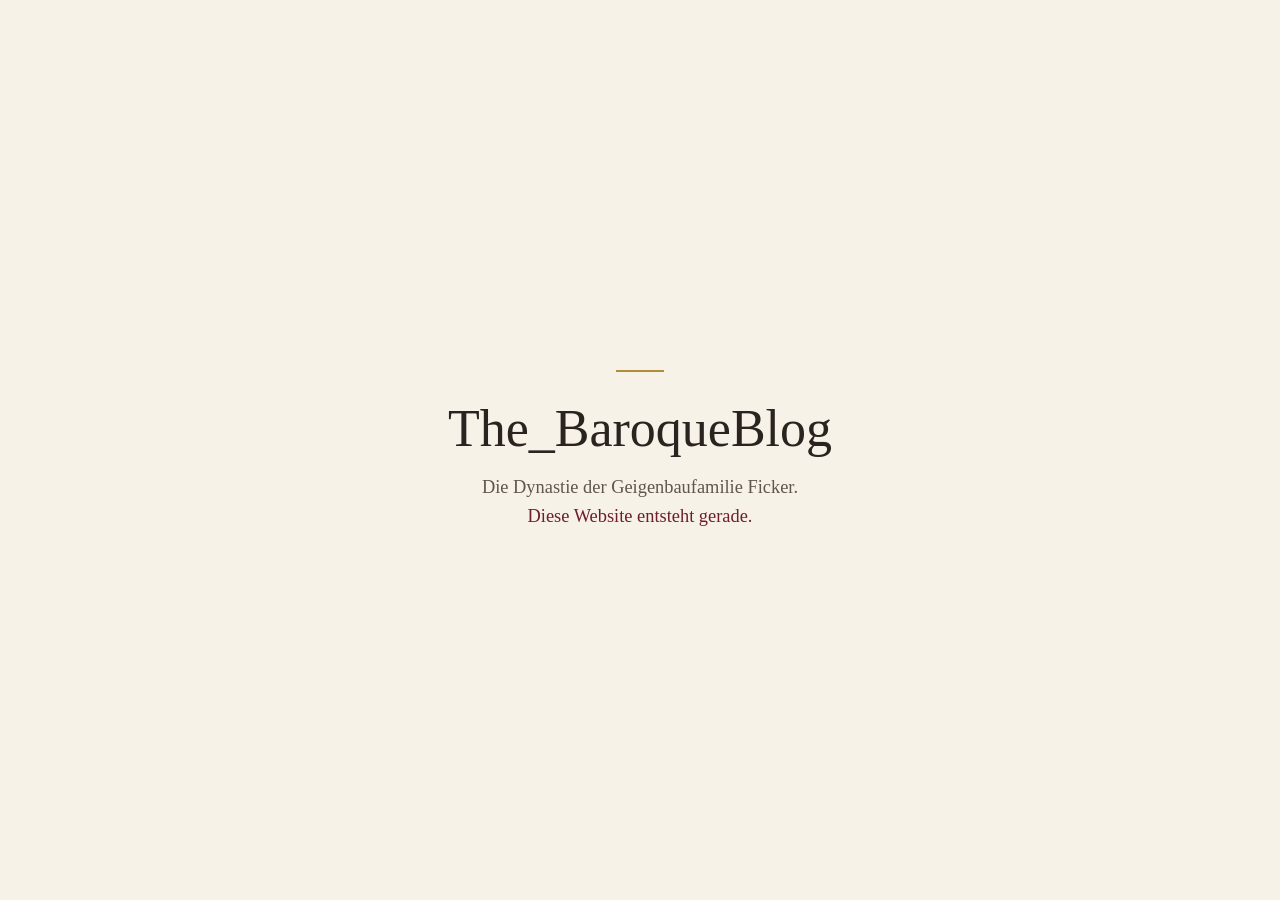
==== index.html @ 1998aa30 "Platzhalterseite fuer The_BaroqueBlog Erste Seite zum Test der Veroeffentlichung ueber GitHub Pages." ====
<!doctype html>
<html lang="de">
<head>
<meta charset="utf-8">
<meta name="viewport" content="width=device-width, initial-scale=1">
<title>The_BaroqueBlog</title>
<style>
  html,body{height:100%;margin:0}
  body{background:#F7F2E8;color:#2A2320;font-family:Georgia,'Times New Roman',serif;display:flex;align-items:center;justify-content:center;text-align:center;padding:24px;box-sizing:border-box}
  main{max-width:34rem}
  .rule{width:48px;height:2px;background:#B08D3E;margin:0 auto 28px}
  h1{font-weight:500;font-size:clamp(2rem,7vw,3.25rem);line-height:1.1;margin:0 0 16px}
  p{font-size:1.15rem;line-height:1.55;margin:0;color:#5F564E}
  .acc{color:#6E1F2B}
</style>
</head>
<body>
<main>
  <div class="rule"></div>
  <h1>The_BaroqueBlog</h1>
  <p>Die Dynastie der Geigenbaufamilie Ficker.<br><span class="acc">Diese Website entsteht gerade.</span></p>
</main>
</body>
</html>
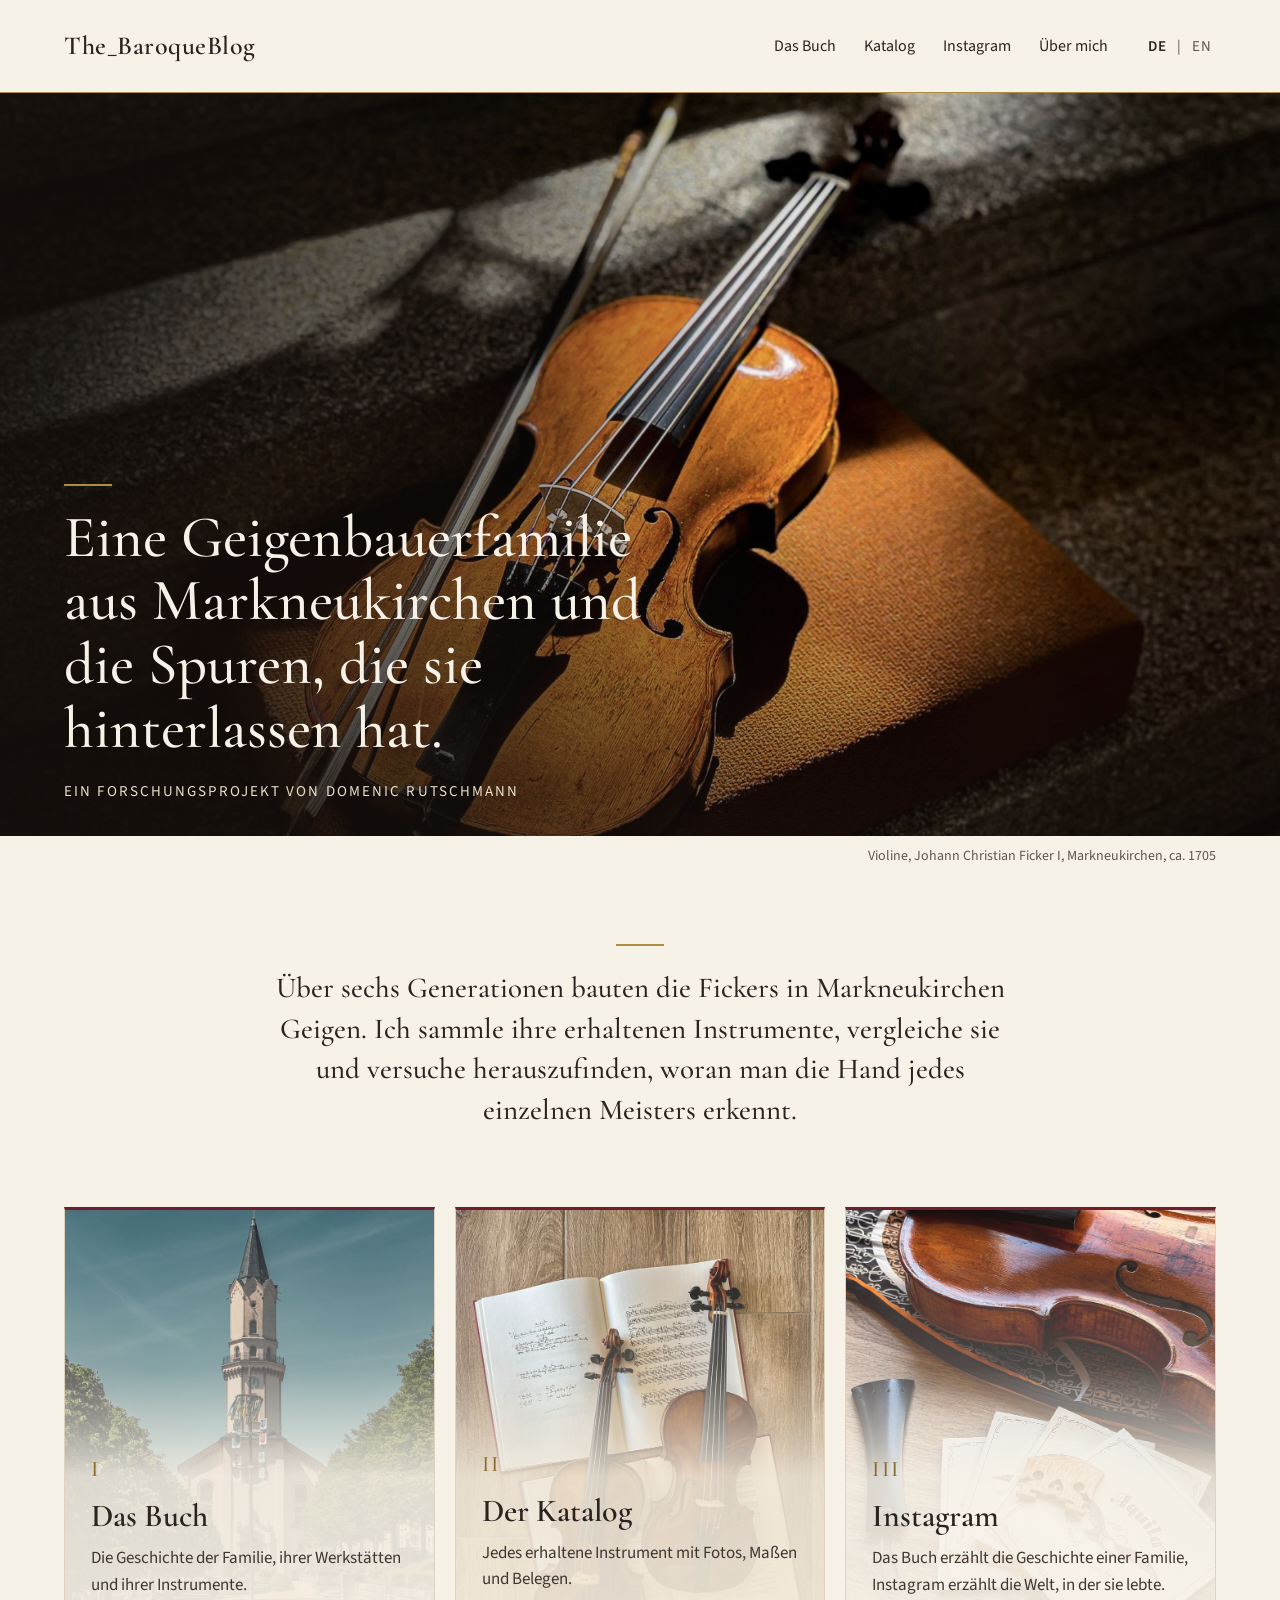
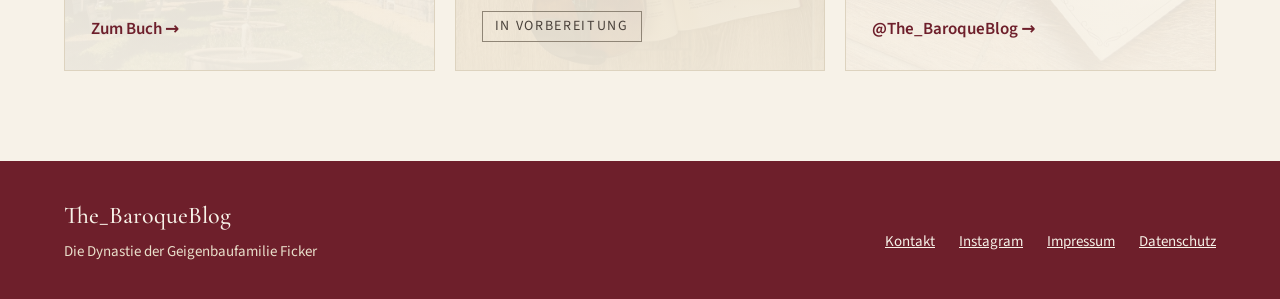
==== commit ec554039: "Website veröffentlichen: Startseite, Buch, Katalog, Instagram, Über mich, Impressum/Datenschutz (DE/" ====
--- a/index.html
+++ b/index.html
@@ -3,22 +3,120 @@
 <head>
 <meta charset="utf-8">
 <meta name="viewport" content="width=device-width, initial-scale=1">
-<title>The_BaroqueBlog</title>
+<title>The_BaroqueBlog – Startseite</title>
+<meta name="description" content="Die Geigenbauerfamilie Ficker aus Markneukirchen: ein Forschungsprojekt von Domenic Rutschmann zu ihren Meistern und Instrumenten.">
+<link rel="icon" href="favicon.svg" type="image/svg+xml">
+<link rel="stylesheet" href="css/fonts.css">
 <style>
-  html,body{height:100%;margin:0}
-  body{background:#F7F2E8;color:#2A2320;font-family:Georgia,'Times New Roman',serif;display:flex;align-items:center;justify-content:center;text-align:center;padding:24px;box-sizing:border-box}
-  main{max-width:34rem}
-  .rule{width:48px;height:2px;background:#B08D3E;margin:0 auto 28px}
-  h1{font-weight:500;font-size:clamp(2rem,7vw,3.25rem);line-height:1.1;margin:0 0 16px}
-  p{font-size:1.15rem;line-height:1.55;margin:0;color:#5F564E}
-  .acc{color:#6E1F2B}
+body{margin:0}
+html{scroll-behavior:smooth}
+a{color:#6E1F2B}a:hover{color:#4A121B}
+.hero-text{position:static;color:#2A2320;background:#F7F2E8;padding:28px 20px 8px}
+.hero-shade{display:none}
+.hero-kicker{color:#5F564E}
+@media (min-width: 760px){
+.hero-text{position:absolute;left:0;bottom:0;background:transparent;color:#F7F2E8;padding:0 clamp(32px,5vw,80px) clamp(40px,5vw,72px);max-width:620px}
+.hero-shade{display:block}
+.hero-kicker{color:#E9DFCB}
+}
 </style>
 </head>
 <body>
-<main>
-  <div class="rule"></div>
-  <h1>The_BaroqueBlog</h1>
-  <p>Die Dynastie der Geigenbaufamilie Ficker.<br><span class="acc">Diese Website entsteht gerade.</span></p>
+<div style="background: #F7F2E8; color: #2A2320; font-family: 'Source Sans 3', system-ui, sans-serif; font-size: 17px; line-height: 1.55">
+
+<header style="display: flex; flex-wrap: wrap; align-items: center; justify-content: space-between; gap: 12px 32px; padding: 18px clamp(20px, 5vw, 80px); border-bottom: 1px solid #B08D3E">
+<a href="#top" style="font-family: 'Cormorant Garamond', Georgia, serif; font-weight: 600; font-size: 26px; letter-spacing: 0.02em; text-decoration: none; color: #2A2320; padding: 8px 0">The_BaroqueBlog</a>
+<nav aria-label="Hauptnavigation" style="display: flex; flex-wrap: wrap; align-items: center; gap: 4px 28px; font-size: 16px">
+<a href="buch.html" style="text-decoration: none; color: #2A2320; padding: 12px 0">Das Buch</a>
+<a href="katalog.html" style="text-decoration: none; color: #2A2320; padding: 12px 0">Katalog</a>
+<a href="instagram.html" style="text-decoration: none; color: #2A2320; padding: 12px 0">Instagram</a>
+<a href="ueber-mich.html" style="text-decoration: none; color: #2A2320; padding: 12px 0">Über mich</a>
+<span style="display: flex; align-items: center; gap: 6px; padding-left: 8px; font-size: 15px; letter-spacing: 0.06em">
+<a href="#top" aria-current="true" style="text-decoration: none; color: #2A2320; font-weight: 600; padding: 12px 4px">DE</a>
+<span aria-hidden="true" style="color: #5F564E">|</span>
+<a href="en/index.html" lang="en" style="text-decoration: none; color: #5F564E; padding: 12px 4px">EN</a>
+</span>
+</nav>
+</header>
+
+<main id="top">
+
+<section style="position: relative">
+<div style="position: relative; background: #14110F">
+<img src="img/hero-violine-1705.jpg" alt="Violine mit Bogen auf einem orangefarbenen Kissen, auf einer Steinstufe in der Kirche, von schrägem Sonnenlicht beleuchtet" style="display: block; width: 100%; height: clamp(320px, 58vw, 780px); object-fit: cover; object-position: 62% 55%">
+<div class="hero-shade" aria-hidden="true" style="position: absolute; inset: 0; background: linear-gradient(90deg, rgba(20,15,12,0.82) 0%, rgba(20,15,12,0.55) 34%, rgba(20,15,12,0) 62%), linear-gradient(0deg, rgba(20,15,12,0.55) 0%, rgba(20,15,12,0) 45%)"></div>
+</div>
+<div class="hero-text" style="display: flex; flex-direction: column; gap: 20px">
+<div aria-hidden="true" style="width: 48px; height: 2px; background: #B08D3E"></div>
+<h1 style="margin: 0; font-family: 'Cormorant Garamond', Georgia, serif; font-weight: 500; font-size: clamp(36px, 4.6vw, 60px); line-height: 1.08">Eine Geigenbauerfamilie aus Markneukirchen und die Spuren, die sie hinterlassen hat.</h1>
+<p class="hero-kicker" style="margin: 0; font-size: 15px; letter-spacing: 0.14em; text-transform: uppercase">Ein Forschungsprojekt von Domenic Rutschmann</p>
+</div>
+<p style="margin: 0; padding: 10px clamp(20px, 5vw, 80px) 0; text-align: right; font-size: 14px; color: #5F564E">Violine, Johann Christian Ficker I, Markneukirchen, ca. 1705</p>
+</section>
+
+<section style="padding: clamp(48px, 6vw, 88px) clamp(20px, 5vw, 80px)">
+<div style="max-width: 760px; margin: 0 auto; display: flex; flex-direction: column; align-items: center; gap: 22px; text-align: center">
+<div aria-hidden="true" style="width: 48px; height: 2px; background: #B08D3E"></div>
+<p style="margin: 0; font-family: 'Cormorant Garamond', Georgia, serif; font-size: clamp(23px, 2.6vw, 29px); line-height: 1.4">Über sechs Generationen bauten die Fickers in Markneukirchen Geigen. Ich sammle ihre erhaltenen Instrumente, vergleiche sie und versuche herauszufinden, woran man die Hand jedes einzelnen Meisters erkennt.</p>
+</div>
+</section>
+
+<section aria-label="Bereiche" style="max-width: 1200px; margin: 0 auto; padding: 0 clamp(20px, 5vw, 80px) clamp(56px, 7vw, 96px)">
+<div style="display: grid; grid-template-columns: repeat(auto-fit, minmax(200px, 1fr)); gap: 20px">
+
+<a id="buch" href="buch.html" style="position: relative; overflow: hidden; min-height: 460px; text-decoration: none; color: #2A2320; border: 1px solid #DDD3BF; border-top: 3px solid #6E1F2B; display: flex; flex-direction: column; justify-content: flex-end">
+<img src="img/stadtkirche-markneukirchen.jpg" alt="" style="position: absolute; inset: 0; width: 100%; height: 100%; object-fit: cover">
+<span aria-hidden="true" style="position: absolute; inset: 0; background: linear-gradient(180deg, rgba(247,242,232,0.06) 0%, rgba(247,242,232,0.30) 34%, rgba(247,242,232,0.88) 58%, rgba(247,242,232,0.95) 100%)"></span>
+<span style="position: relative; padding: 28px 26px; display: flex; flex-direction: column; gap: 12px">
+<span aria-hidden="true" style="font-family: 'Cormorant Garamond', Georgia, serif; font-size: 22px; color: #8A6C2A; letter-spacing: 0.1em">I</span>
+<span style="font-family: 'Cormorant Garamond', Georgia, serif; font-weight: 600; font-size: 32px; line-height: 1.1">Das Buch</span>
+<span style="color: #3E3731">Die Geschichte der Familie, ihrer Werkstätten und ihrer Instrumente.</span>
+<span style="padding-top: 6px; font-weight: 600; color: #6E1F2B">Zum Buch →</span>
+</span>
+</a>
+
+<a href="katalog.html" style="position: relative; overflow: hidden; min-height: 460px; text-decoration: none; color: #2A2320; border: 1px solid #DDD3BF; border-top: 3px solid #6E1F2B; display: flex; flex-direction: column; justify-content: flex-end">
+<img src="img/kachel-katalog.jpg" alt="" style="position: absolute; inset: 0; width: 100%; height: 100%; object-fit: cover">
+<span aria-hidden="true" style="position: absolute; inset: 0; background: linear-gradient(180deg, rgba(242,235,221,0.06) 0%, rgba(242,235,221,0.30) 34%, rgba(242,235,221,0.88) 58%, rgba(242,235,221,0.95) 100%)"></span>
+<div style="position: relative; padding: 28px 26px; display: flex; flex-direction: column; gap: 12px">
+<span aria-hidden="true" style="font-family: 'Cormorant Garamond', Georgia, serif; font-size: 22px; color: #8A6C2A; letter-spacing: 0.1em">II</span>
+<span style="font-family: 'Cormorant Garamond', Georgia, serif; font-weight: 600; font-size: 32px; line-height: 1.1">Der Katalog</span>
+<span style="color: #3E3731">Jedes erhaltene Instrument mit Fotos, Maßen und Belegen.</span>
+<span style="margin-top: 6px; align-self: flex-start; font-size: 14px; letter-spacing: 0.12em; text-transform: uppercase; color: #4A423B; border: 1px solid #8F8576; padding: 4px 12px">In Vorbereitung</span>
+</div>
+</a>
+
+<a id="instagram" href="instagram.html" style="position: relative; overflow: hidden; min-height: 460px; text-decoration: none; color: #2A2320; border: 1px solid #DDD3BF; border-top: 3px solid #6E1F2B; display: flex; flex-direction: column; justify-content: flex-end">
+<img src="img/instagram-aquila.jpg" alt="" style="position: absolute; inset: 0; width: 100%; height: 100%; object-fit: cover">
+<span aria-hidden="true" style="position: absolute; inset: 0; background: linear-gradient(180deg, rgba(247,242,232,0.06) 0%, rgba(247,242,232,0.30) 34%, rgba(247,242,232,0.88) 58%, rgba(247,242,232,0.95) 100%)"></span>
+<span style="position: relative; padding: 28px 26px; display: flex; flex-direction: column; gap: 12px">
+<span aria-hidden="true" style="font-family: 'Cormorant Garamond', Georgia, serif; font-size: 22px; color: #8A6C2A; letter-spacing: 0.1em">III</span>
+<span style="font-family: 'Cormorant Garamond', Georgia, serif; font-weight: 600; font-size: 32px; line-height: 1.1">Instagram</span>
+<span style="color: #3E3731">Das Buch erzählt die Geschichte einer Familie, Instagram erzählt die Welt, in der sie lebte.</span>
+<span style="padding-top: 6px; font-weight: 600; color: #6E1F2B">@The_BaroqueBlog →</span>
+</span>
+</a>
+
+</div>
+</section>
+
 </main>
+
+<footer style="background: #6E1F2B; color: #F7F2E8; padding: 36px clamp(20px, 5vw, 80px)">
+<div style="max-width: 1200px; margin: 0 auto; display: flex; flex-wrap: wrap; justify-content: space-between; align-items: flex-end; gap: 20px 40px">
+<div style="display: flex; flex-direction: column; gap: 6px">
+<span style="font-family: 'Cormorant Garamond', Georgia, serif; font-size: 24px">The_BaroqueBlog</span>
+<span style="font-size: 15px; color: #E9DFCB">Die Dynastie der Geigenbaufamilie Ficker</span>
+</div>
+<nav aria-label="Fußzeile" style="display: flex; flex-wrap: wrap; gap: 4px 24px; font-size: 15px">
+<a href="mailto:thebaroqueblog@icloud.com" style="color: #F7F2E8; padding: 10px 0">Kontakt</a>
+<a href="https://www.instagram.com/the_baroqueblog/" style="color: #F7F2E8; padding: 10px 0">Instagram</a>
+<a href="impressum.html" style="color: #F7F2E8; padding: 10px 0">Impressum</a>
+<a href="impressum.html#datenschutz" style="color: #F7F2E8; padding: 10px 0">Datenschutz</a>
+</nav>
+</div>
+</footer>
+
+</div>
 </body>
 </html>
--- a/css/fonts.css
+++ b/css/fonts.css
@@ -0,0 +1,7 @@
+/* Schriften lokal eingebunden – keine Verbindung zu Google. Lizenz: SIL Open Font License (siehe /fonts) */
+@font-face{font-family:'Cormorant Garamond';font-style:normal;font-weight:500;font-display:swap;src:url(../fonts/cormorant-garamond-latin-500-normal.woff2) format('woff2')}
+@font-face{font-family:'Cormorant Garamond';font-style:normal;font-weight:600;font-display:swap;src:url(../fonts/cormorant-garamond-latin-600-normal.woff2) format('woff2')}
+@font-face{font-family:'Cormorant Garamond';font-style:italic;font-weight:500;font-display:swap;src:url(../fonts/cormorant-garamond-latin-500-italic.woff2) format('woff2')}
+@font-face{font-family:'Cormorant Garamond';font-style:italic;font-weight:600;font-display:swap;src:url(../fonts/cormorant-garamond-latin-600-italic.woff2) format('woff2')}
+@font-face{font-family:'Source Sans 3';font-style:normal;font-weight:400;font-display:swap;src:url(../fonts/source-sans-3-latin-400-normal.woff2) format('woff2')}
+@font-face{font-family:'Source Sans 3';font-style:normal;font-weight:600;font-display:swap;src:url(../fonts/source-sans-3-latin-600-normal.woff2) format('woff2')}
